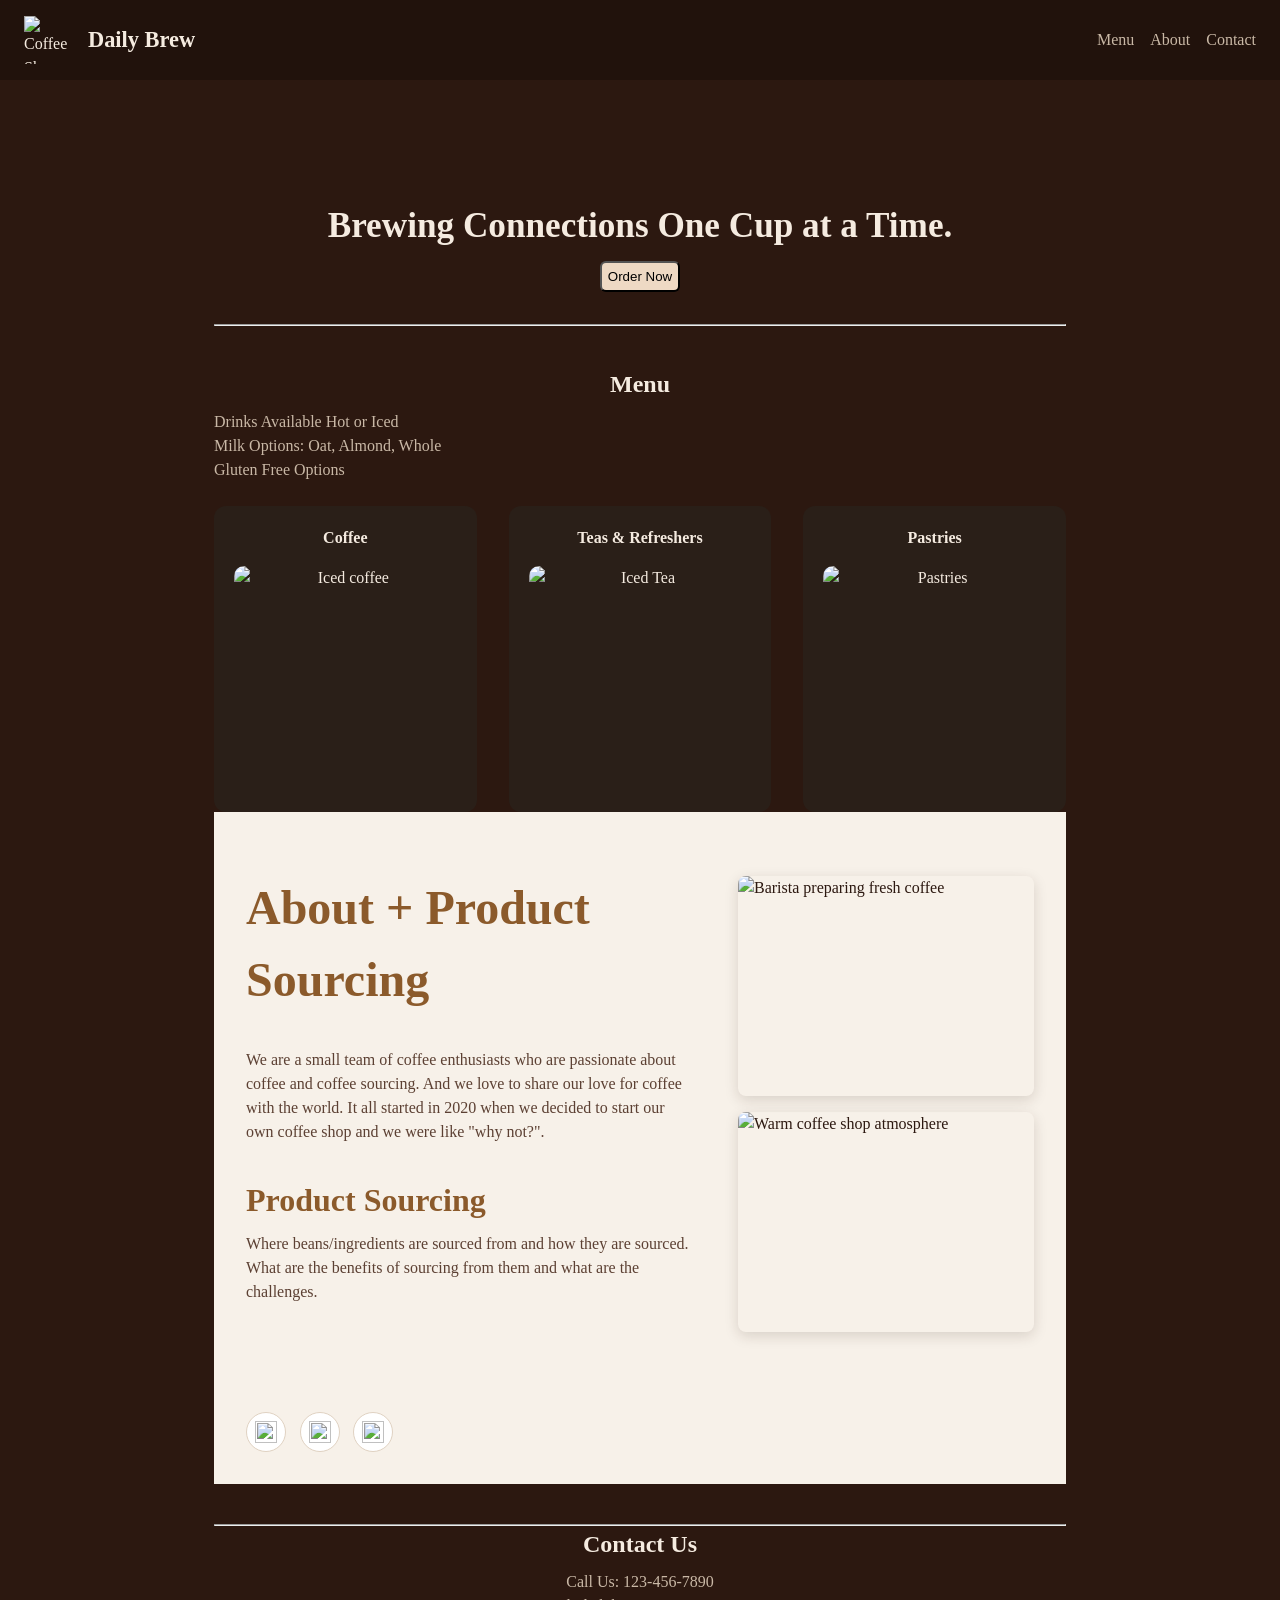
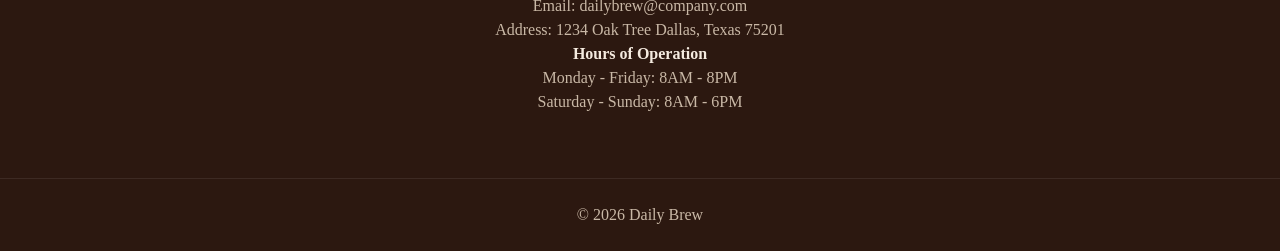
==== docs/index.html @ bdf84ec7 "Moved index.html to docs" ====
<!DOCTYPE html>
<html lang="en">
  <head>
    <meta charset="UTF-8" />
    <meta name="viewport" content="width=device-width, initial-scale=1.0" />
    <title>Coffee Shop Website</title>
    <link rel="stylesheet" href="css/style.css" />
  </head>
  <body>
    <header class="site-header">
      <img src="images/logo/logo.svg" alt="Coffee Shop logo" class="logo" />
      <h1>Daily Brew</h1>
      <nav>
        <a href="#menu">Menu</a>
        <a href="#about">About</a>
        <a href="#contact">Contact</a>
      </nav>
    </header>

    <main>
      <section id="hero" class="hero">
        <h2 id="headerMessage">Brewing Connections One Cup at a Time.</h2>
        <button id="button">Order Now</button>
      </section>

      <hr>

      <section id="menu">
        <h2>Menu</h2>
        <p>Drinks Available Hot or Iced  <br> Milk Options: Oat, Almond, Whole <br> Gluten Free Options <p>
          <div class="menu-items">
            <article class="menu-card">
             <h4>Coffee</h4>
             <img class="category-img" src="images/menu/coffee.jpg" alt="Iced coffee" />
              <ul class="items">
                  <li>Espresso $2.50</li>
                  <li>Latte $6.00</li>
                  <li>Macchiato $5.00</li>
                  <li>Americano $3.50</li>
              </ul>
            </article>

            <article class="menu-card">
              <h4>Teas & Refreshers</h4>
              <img class="category-img" src="images/menu/tea.jpg" alt="Iced Tea" />
              <ul class="items">
                <li>Green Tea $3.00</li>
                <li>Black Tea $3.00</li>
                <li>Strawberry Lemonade $3.50</li>
                <li>Mango Lemonade $3.50</li>
              </ul>
            </article>

            <article class="menu-card">
              <h4>Pastries</h4>
              <img class="category-img" src="images/menu/bread.jpg" alt="Pastries" />
              <ul class="items">
                <li>Croissant $2.00</li>
                <li>Muffin $1.50</li>
                <li>Coffee Cake $3.50</li>
                <li>Biscuit $1.00</li>
              </ul>
            </article>
          </div>
      </section>

      <section id="about">
        <div class="about-layout">
          <div class="about-text">
            <h2>About + Product Sourcing</h2>

            <div class="about-story">
              <p>
                We are a small team of coffee enthusiasts who are passionate about coffee and coffee sourcing.
                And we love to share our love for coffee with the world. It all started in 2020 when we decided
                to start our own coffee shop and we were like "why not?".
              </p>
            </div>

            <div class="about-sourcing">
              <h3>Product Sourcing</h3>
              <p>
                Where beans/ingredients are sourced from and how they are sourced.
                What are the benefits of sourcing from them and what are the challenges.
              </p>
            </div>
          </div>

          <div class="about-media">
            <img src="images/about/making-coffee.jpg" alt="Barista preparing fresh coffee" />
            <img src="images/about/coffee-atmosphere.jpg" alt="Warm coffee shop atmosphere" />
          </div>

          <!-- Demo social links only — fictional shop for class -->
          <ul class="social-links">
            <li>
              <a href="#" aria-label="Instagram (demo)">
                <img src="images/social/instagram-icon.png" alt="" />
              </a>
            </li>
            <li>
              <a href="#" aria-label="TikTok (demo)">
                <img src="images/social/tiktok-icon.png" alt="" />
              </a>
            </li>
            <li>
              <a href="#" aria-label="Facebook (demo)">
                <img src="images/social/facebook-icon.png" alt="" />
              </a>
            </li>
          </ul>
        </div>
      </section>

      <section id="contact">
        <div class="contact-us">
        <hr>
          <h2>Contact Us</h2>
          <p>Call Us: 123-456-7890</p>
          <p>Email: dailybrew@company.com</p>
          <p>Address: 1234 Oak Tree Dallas, Texas 75201</p>
       </div>

        <div class="store-hours">
          <h4>Hours of Operation</h4>
            <p>Monday - Friday: 8AM - 8PM <br>
            Saturday - Sunday: 8AM - 6PM
            </p>
        </div>
      </section>
    </main>

    <footer class="site-footer">
      <p>&copy; 2026 Daily Brew</p>
    </footer>

    <script src="https://cdnjs.cloudflare.com/ajax/libs/jquery/3.7.1/jquery.min.js"></script>
    <script src="js/script.js"></script>
  </body>
</html>
---- docs/css/style.css ----
:root {
    --about-bg: #f7f1e9;
    --about-text: #2c1810;
    --about-muted: #5c4033;
    --about-accent: #8b5a2b;
    --surface: #2a1f18;
    --muted: #c9b8a6;
    --accent: #c47a3a;
}

* {
    box-sizing: border-box;
    margin: 0;
    padding: 0;
}

body {
    font-family: Georgia, "Times New Roman", serif;
    line-height: 1.5;
    background-color: #2c1810;
    color: #f5ebe0;
}

.site-header {
    display: flex;
    align-items: center;
    gap: 1rem;
    padding: 1rem 1.5rem;
    background: rgba(0, 0, 0, 0.25);
}

.logo {
    width: 48px;
    height: 48px;
    object-fit: contain;
}

.site-header h1 {
    font-size: 1.4rem;
    margin-right: auto;
}

nav {
    display: flex;
    gap: 1rem;
}

nav a {
    color: var(--muted);
    text-decoration: none;
}

nav a:hover {
    color: var(--accent);
}

main {
    max-width: 900px;
    margin: 0 auto;
    padding: 2rem 1.5rem 4rem;
}

/* Styles for About + Product Sourcing Section */
#about  {
    padding: 2rem;
    max-width: 1200px;
    margin: 0 auto;
    background-color: var(--about-bg);
    color: var(--about-text);
}

.about-layout {
    display: grid;
    grid-template-columns: 1.2fr 0.8fr;
    gap: 3rem;
    align-items: center;
}

#about h2 {
    font-size: 3rem;
    margin-bottom: 2rem;
    color: var(--about-accent);
}

#about h3 {
    font-size: 2rem;
    margin-bottom: 0.5rem;
    color: var(--about-accent);
}

#about p {
    color: var(--about-muted);
    margin-bottom: 0;
}

.about-story {
    margin-bottom: 2rem;
}

.about-sourcing h3 {
    margin-bottom: 0.5rem;
}

.about-media {
    display: grid;
    grid-template-columns: 1fr;
    gap: 1rem;
    padding-top: 2rem;
}

.about-media img {
    width: 100%;
    height: 220px;
    display: block;
    object-fit: cover;
    object-position: center;
    border-radius: 8px;
    box-shadow: 0 4px 14px rgba(44, 24, 16, 0.15);
}

.social-links {
    display: flex;
    justify-content: flex-start;
    align-items: center;
    gap: 0.85rem;
    list-style: none;
    margin-top: 2rem;
    padding: 0;
    grid-column: 1 / -1;
}

.social-links a {
    display: inline-flex;
    align-items: center;
    justify-content: center;
    width: 40px;
    height: 40px;
    border-radius: 50%;
    background: #fff;
    border: 1px solid #e0d2c2;
    transition: transform 0.2s ease, box-shadow 0.2s ease;
}

.social-links a:hover {
    transform: translateY(-2px);
    box-shadow: 0 4px 10px rgba(44, 24, 16, 0.12);
}

.social-links img {
    width: 22px;
    height: 22px;
    object-fit: contain;
    display: block;
}

.hero {
  padding: 3rem 0 2rem;
  text-align:center;
}

.hero h2 {
  font-size: 2.2rem;
  margin-bottom: 0.5rem;
} 

.hero p,
section p {
  color: var(--muted);
}

#button{
background-color: #EED9C4;
padding: 6px;
border-radius: 6px;
}

section {
  margin-top: 2.5rem;
}

/* styles for the menu and hero section */

#menu h2 {
  text-align: center;
}

section h2 {
  margin-bottom: 0.5rem;
} 


/* styles for the contact + footer */
 .site-footer {
  text-align: center;
  padding: 1.5rem;
  color: var(--muted);
  border-top: 1px solid rgba(255, 255, 255, 0.08);

} 

#contact {
  text-align: center;
  color: #f5ebe0;
  
}

.menu-items {
  display: grid;
  grid-template-columns: repeat(3, 1fr);
  gap: 2rem;
  text-align: center;
  margin-top: 1.5rem;
}

.menu-card {
  background: var(--surface);
  border-radius: 12px;
  padding: 1.25rem 1.25rem 1.5rem;
}

.menu-card h4 {
  margin-bottom: 1rem;
  cursor: pointer;
}

.menu-card h4:hover {
  color: var(--accent);
}

.menu-card img {
  display: block;
  width: 100%;
  aspect-ratio: 1 / 1;
  object-fit: cover;
  object-position: center;
  border-radius: 10px;
}

.items {
  list-style-type: none;
  margin-top: 1.25rem;
  padding: 0.75rem 0 0;
  border-top: 1px solid rgba(255, 255, 255, 0.08);
}

.items li {
  color: #C4A484;
  padding: 0.55rem 0;
  line-height: 1.4;
}



@media (max-width: 768px) {
  .about-layout {
    grid-template-columns: 1fr;
    gap: 1.5rem;
  }

  #about {
    padding: 1.5rem 1rem;
  }

  .about-media img {
    height: 200px;
  }

  .menu-items {
    display: grid;
    grid-template-columns: 1fr;
    gap: 1.75rem;
    max-width: 420px;
    margin-left: auto;
    margin-right: auto;
  }

  .site-header {
    flex-wrap: wrap;
  }

  nav {
    width: 100%;
  }

  .items li {
    color: #C4A484;
  }
}

/* styles for mobile device */
@media (max-width: 600px) {
.menu-card img {
    display: none;
}
#menu p {
font-size: 0.75em;
}
#headerMessage {
    font-size: 1.25em;
}


.items li {
    font-size: 0.75em;
    color: #C4A484;
}
}
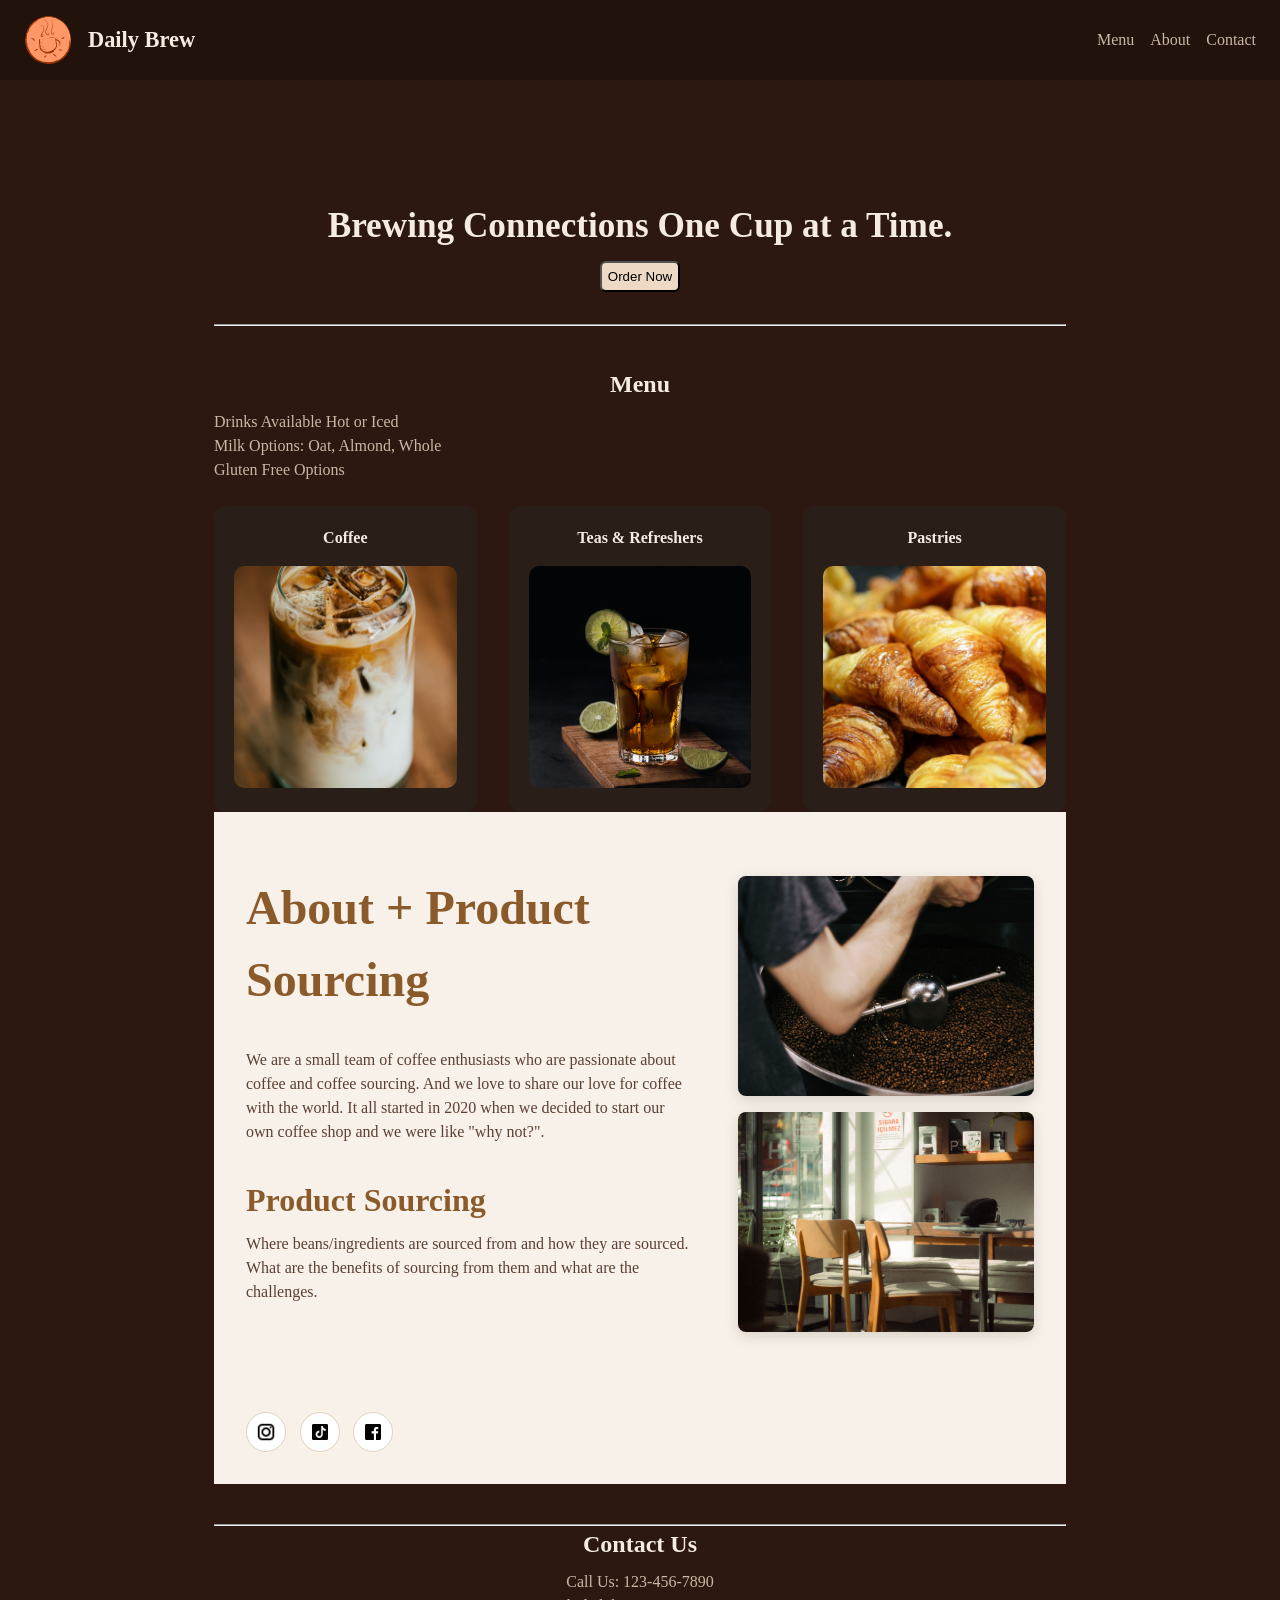
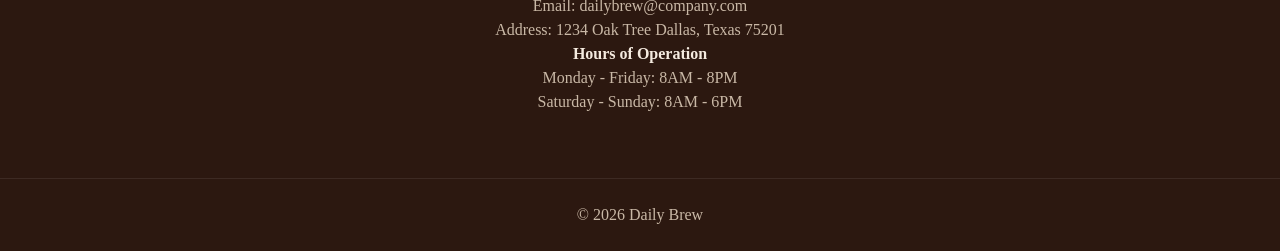
==== commit af49392e: "Fix image paths so GitHub Pages can load them." ====
--- a/docs/index.html
+++ b/docs/index.html
@@ -134,7 +134,6 @@
       <p>&copy; 2026 Daily Brew</p>
     </footer>
 
-    <script src="https://cdnjs.cloudflare.com/ajax/libs/jquery/3.7.1/jquery.min.js"></script>
     <script src="js/script.js"></script>
   </body>
 </html>
--- a/docs/css/style.css
+++ b/docs/css/style.css
@@ -237,10 +237,15 @@
 }
 
 .items {
+  display: none;
   list-style-type: none;
   margin-top: 1.25rem;
   padding: 0.75rem 0 0;
   border-top: 1px solid rgba(255, 255, 255, 0.08);
+}
+
+.items.is-visible {
+  display: block;
 }
 
 .items li {
